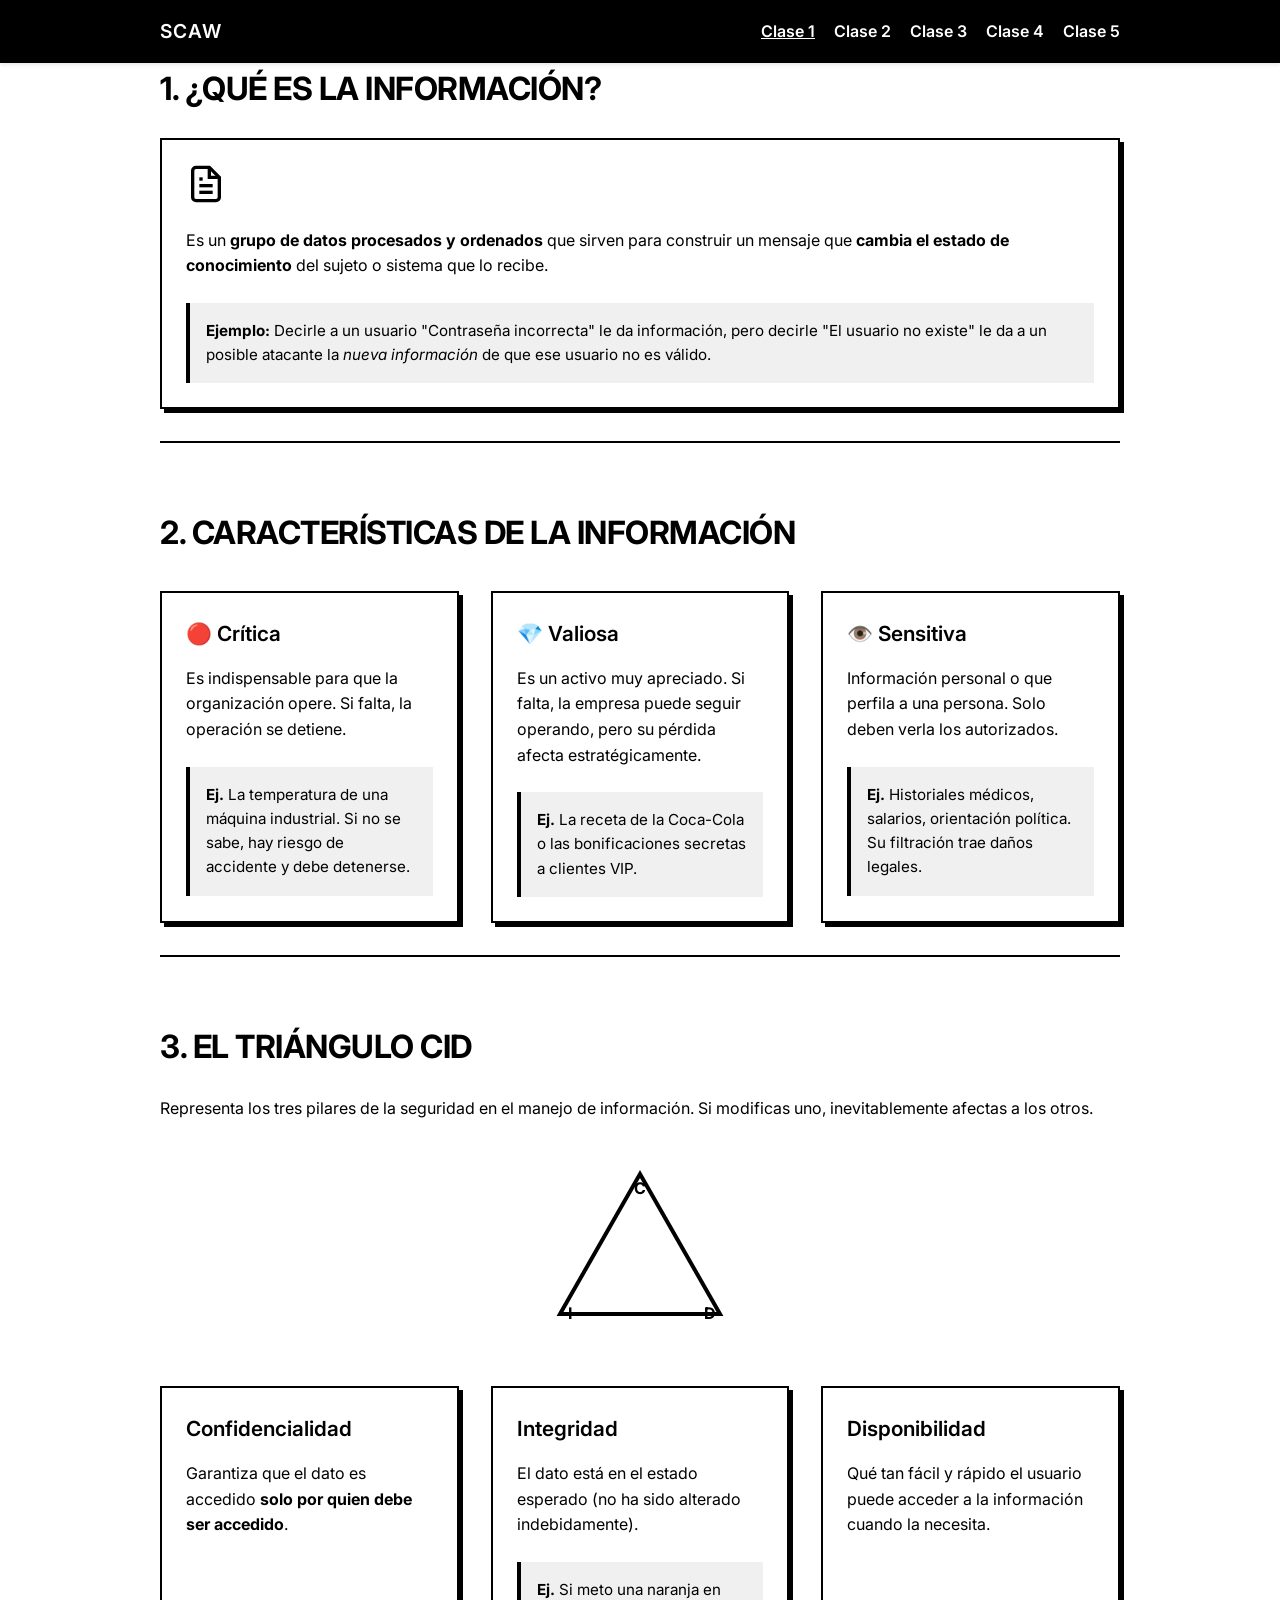
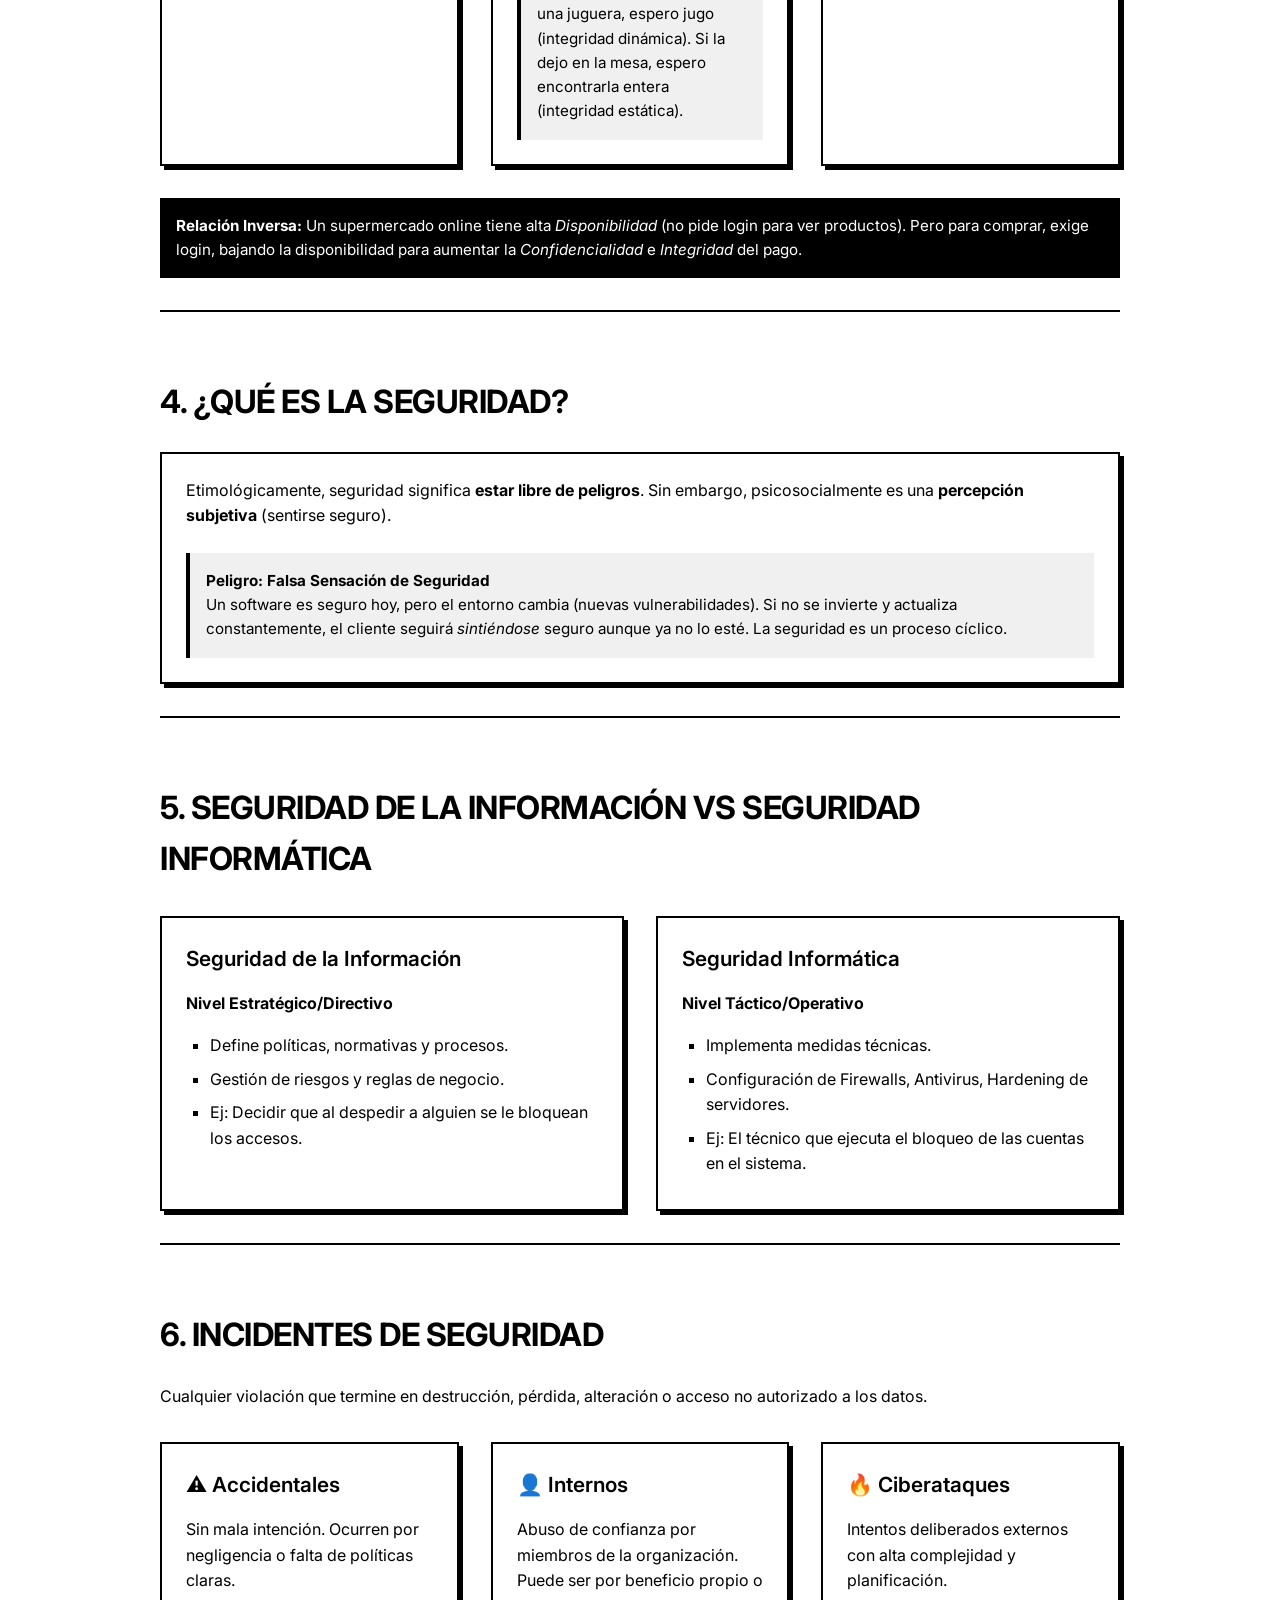
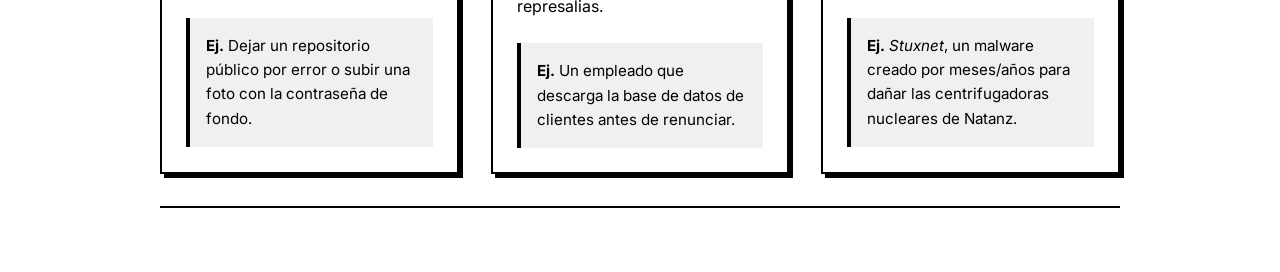
==== index.html @ 8fa1ffed "Subiendo Proyecto SCAW Clases 1 a 5" ====
<!DOCTYPE html>
<html lang="es">

<head>
    <meta charset="UTF-8">
    <meta name="viewport" content="width=device-width, initial-scale=1.0">
    <title>Resumen: Seguridad y Calidad de Aplicaciones Web</title>
    <link rel="stylesheet" href="style.css">
    <link href="https://fonts.googleapis.com/css2?family=Inter:wght@300;400;600;700&display=swap" rel="stylesheet">
</head>

<body>
    <header class="minimal-header">
        <div class="container" style="display: flex; justify-content: space-between; align-items: center;">
            <h1>SCAW</h1>
            <nav>
                <a href="index.html"
                    style="color: white; margin-right: 15px; text-decoration: underline; font-weight: 600;">Clase 1</a>
                <a href="clase2.html" style="color: white; margin-right: 15px; text-decoration: none; font-weight: 600;">Clase 2</a>
                <a href="clase3.html" style="color: white; margin-right: 15px; text-decoration: none; font-weight: 600;">Clase 3</a>
                <a href="clase4.html" style="color: white; margin-right: 15px; text-decoration: none; font-weight: 600;">Clase 4</a>
                <a href="clase5.html" style="color: white; text-decoration: none; font-weight: 600;">Clase 5</a>
            </nav>
        </div>
    </header>
    <main class="container" id="content-container">
        <section class="topic-section">
            <h2>1. ¿Qué es la Información?</h2>
            <div class="card">
                <div class="icon-box">
                    <svg width="40" height="40" viewBox="0 0 24 24" fill="none" stroke="black" stroke-width="2">
                        <path d="M14 2H6a2 2 0 0 0-2 2v16a2 2 0 0 0 2 2h12a2 2 0 0 0 2-2V8z"></path>
                        <polyline points="14 2 14 8 20 8"></polyline>
                        <line x1="16" y1="13" x2="8" y2="13"></line>
                        <line x1="16" y1="17" x2="8" y2="17"></line>
                        <polyline points="10 9 9 9 8 9"></polyline>
                    </svg>
                </div>
                <p>Es un <strong>grupo de datos procesados y ordenados</strong> que sirven para construir un mensaje que
                    <strong>cambia el estado de conocimiento</strong> del sujeto o sistema que lo recibe.</p>
                <div class="example-box">
                    <strong>Ejemplo:</strong> Decirle a un usuario "Contraseña incorrecta" le da información, pero
                    decirle "El usuario no existe" le da a un posible atacante la <em>nueva información</em> de que ese
                    usuario no es válido.
                </div>
            </div>
        </section>

        <section class="topic-section">
            <h2>2. Características de la Información</h2>
            <div class="grid-3">
                <div class="card">
                    <h3>🔴 Crítica</h3>
                    <p>Es indispensable para que la organización opere. Si falta, la operación se detiene.</p>
                    <div class="example-box"><strong>Ej.</strong> La temperatura de una máquina industrial. Si no se
                        sabe, hay riesgo de accidente y debe detenerse.</div>
                </div>
                <div class="card">
                    <h3>💎 Valiosa</h3>
                    <p>Es un activo muy apreciado. Si falta, la empresa puede seguir operando, pero su pérdida afecta
                        estratégicamente.</p>
                    <div class="example-box"><strong>Ej.</strong> La receta de la Coca-Cola o las bonificaciones
                        secretas a clientes VIP.</div>
                </div>
                <div class="card">
                    <h3>👁️ Sensitiva</h3>
                    <p>Información personal o que perfila a una persona. Solo deben verla los autorizados.</p>
                    <div class="example-box"><strong>Ej.</strong> Historiales médicos, salarios, orientación política.
                        Su filtración trae daños legales.</div>
                </div>
            </div>
        </section>

        <section class="topic-section">
            <h2>3. El Triángulo CID</h2>
            <p>Representa los tres pilares de la seguridad en el manejo de información. Si modificas uno,
                inevitablemente afectas a los otros.</p>

            <div class="triangle-container">
                <svg viewBox="0 0 200 200" width="200" height="200">
                    <polygon points="100,20 180,160 20,160" fill="none" stroke="black" stroke-width="4" />
                    <text x="100" y="40" text-anchor="middle" font-weight="bold" fill="black">C</text>
                    <text x="30" y="165" text-anchor="middle" font-weight="bold" fill="black">I</text>
                    <text x="170" y="165" text-anchor="middle" font-weight="bold" fill="black">D</text>
                </svg>
            </div>

            <div class="grid-3">
                <div class="card">
                    <h3>Confidencialidad</h3>
                    <p>Garantiza que el dato es accedido <strong>solo por quien debe ser accedido</strong>.</p>
                </div>
                <div class="card">
                    <h3>Integridad</h3>
                    <p>El dato está en el estado esperado (no ha sido alterado indebidamente).</p>
                    <div class="example-box"><strong>Ej.</strong> Si meto una naranja en una juguera, espero jugo
                        (integridad dinámica). Si la dejo en la mesa, espero encontrarla entera (integridad estática).
                    </div>
                </div>
                <div class="card">
                    <h3>Disponibilidad</h3>
                    <p>Qué tan fácil y rápido el usuario puede acceder a la información cuando la necesita.</p>
                </div>
            </div>
            <div class="example-box black-box">
                <strong>Relación Inversa:</strong> Un supermercado online tiene alta <em>Disponibilidad</em> (no pide
                login para ver productos). Pero para comprar, exige login, bajando la disponibilidad para aumentar la
                <em>Confidencialidad</em> e <em>Integridad</em> del pago.
            </div>
        </section>

        <section class="topic-section">
            <h2>4. ¿Qué es la Seguridad?</h2>
            <div class="card">
                <p>Etimológicamente, seguridad significa <strong>estar libre de peligros</strong>. Sin embargo,
                    psicosocialmente es una <strong>percepción subjetiva</strong> (sentirse seguro).</p>
                <div class="example-box">
                    <strong>Peligro: Falsa Sensación de Seguridad</strong><br>
                    Un software es seguro hoy, pero el entorno cambia (nuevas vulnerabilidades). Si no se invierte y
                    actualiza constantemente, el cliente seguirá <em>sintiéndose</em> seguro aunque ya no lo esté. La
                    seguridad es un proceso cíclico.
                </div>
            </div>
        </section>

        <section class="topic-section">
            <h2>5. Seguridad de la Información vs Seguridad Informática</h2>
            <div class="grid-2">
                <div class="card">
                    <h3>Seguridad de la Información</h3>
                    <p><strong>Nivel Estratégico/Directivo</strong></p>
                    <ul>
                        <li>Define políticas, normativas y procesos.</li>
                        <li>Gestión de riesgos y reglas de negocio.</li>
                        <li>Ej: Decidir que al despedir a alguien se le bloquean los accesos.</li>
                    </ul>
                </div>
                <div class="card">
                    <h3>Seguridad Informática</h3>
                    <p><strong>Nivel Táctico/Operativo</strong></p>
                    <ul>
                        <li>Implementa medidas técnicas.</li>
                        <li>Configuración de Firewalls, Antivirus, Hardening de servidores.</li>
                        <li>Ej: El técnico que ejecuta el bloqueo de las cuentas en el sistema.</li>
                    </ul>
                </div>
            </div>
        </section>

        <section class="topic-section">
            <h2>6. Incidentes de Seguridad</h2>
            <p>Cualquier violación que termine en destrucción, pérdida, alteración o acceso no autorizado a los datos.
            </p>
            <div class="grid-3">
                <div class="card">
                    <h3>⚠️ Accidentales</h3>
                    <p>Sin mala intención. Ocurren por negligencia o falta de políticas claras.</p>
                    <div class="example-box"><strong>Ej.</strong> Dejar un repositorio público por error o subir una
                        foto con la contraseña de fondo.</div>
                </div>
                <div class="card">
                    <h3>👤 Internos</h3>
                    <p>Abuso de confianza por miembros de la organización. Puede ser por beneficio propio o represalias.
                    </p>
                    <div class="example-box"><strong>Ej.</strong> Un empleado que descarga la base de datos de clientes
                        antes de renunciar.</div>
                </div>
                <div class="card">
                    <h3>🔥 Ciberataques</h3>
                    <p>Intentos deliberados externos con alta complejidad y planificación.</p>
                    <div class="example-box"><strong>Ej.</strong> <em>Stuxnet</em>, un malware creado por meses/años
                        para dañar las centrifugadoras nucleares de Natanz.</div>
                </div>
            </div>
        </section>

    </main>


    <script src="script.js"></script>
</body>

</html>
---- style.css ----
:root {
    --primary-color: #000000;
    --primary-hover: #333333;
    --bg-color: #ffffff;
    --card-bg: #ffffff;
    --text-main: #000000;
    --text-muted: #666666;
    --border-color: #000000;
}

* {
    margin: 0;
    padding: 0;
    box-sizing: border-box;
}

body {
    font-family: 'Inter', sans-serif;
    background-color: var(--bg-color);
    color: var(--text-main);
    line-height: 1.6;
}

.container {
    max-width: 1000px;
    margin: 0 auto;
    padding: 0 20px;
}

.minimal-header {
    background-color: var(--primary-color);
    color: white;
    padding: 1rem 0;
    text-align: left;
    box-shadow: 0 2px 4px rgba(0, 0, 0, 0.1);
}

.minimal-header h1 {
    font-size: 1.2rem;
    font-weight: 600;
    margin: 0;
    letter-spacing: 1px;
}

main {
    padding: 3rem 0;
}

.topic-section {
    margin-bottom: 4rem;
    padding-bottom: 2rem;
    border-bottom: 2px solid var(--border-color);
}

.topic-section h2 {
    font-size: 2rem;
    margin-bottom: 1.5rem;
    font-weight: 700;
    text-transform: uppercase;
    letter-spacing: -0.5px;
}

.card {
    background-color: var(--card-bg);
    border: 2px solid var(--border-color);
    padding: 1.5rem;
    box-shadow: 4px 4px 0px 0px var(--border-color);
    transition: transform 0.2s ease, box-shadow 0.2s ease;
}

.card:hover {
    transform: translate(-2px, -2px);
    box-shadow: 6px 6px 0px 0px var(--border-color);
}

.card h3 {
    font-size: 1.3rem;
    margin-bottom: 1rem;
    font-weight: 600;
}

.card ul {
    list-style-type: square;
    margin-left: 1.5rem;
    margin-top: 1rem;
}

.card li {
    margin-bottom: 0.5rem;
}

.grid-3 {
    display: grid;
    grid-template-columns: repeat(auto-fit, minmax(280px, 1fr));
    gap: 2rem;
    margin-top: 2rem;
}

.grid-2 {
    display: grid;
    grid-template-columns: repeat(auto-fit, minmax(400px, 1fr));
    gap: 2rem;
    margin-top: 2rem;
}

.example-box {
    margin-top: 1.5rem;
    padding: 1rem;
    background-color: #f0f0f0;
    border-left: 4px solid var(--primary-color);
    font-size: 0.95rem;
}

.example-box.black-box {
    background-color: var(--primary-color);
    color: white;
    border: none;
    margin-top: 2rem;
}

.icon-box {
    margin-bottom: 1rem;
}

.triangle-container {
    display: flex;
    justify-content: center;
    margin: 2rem 0;
}
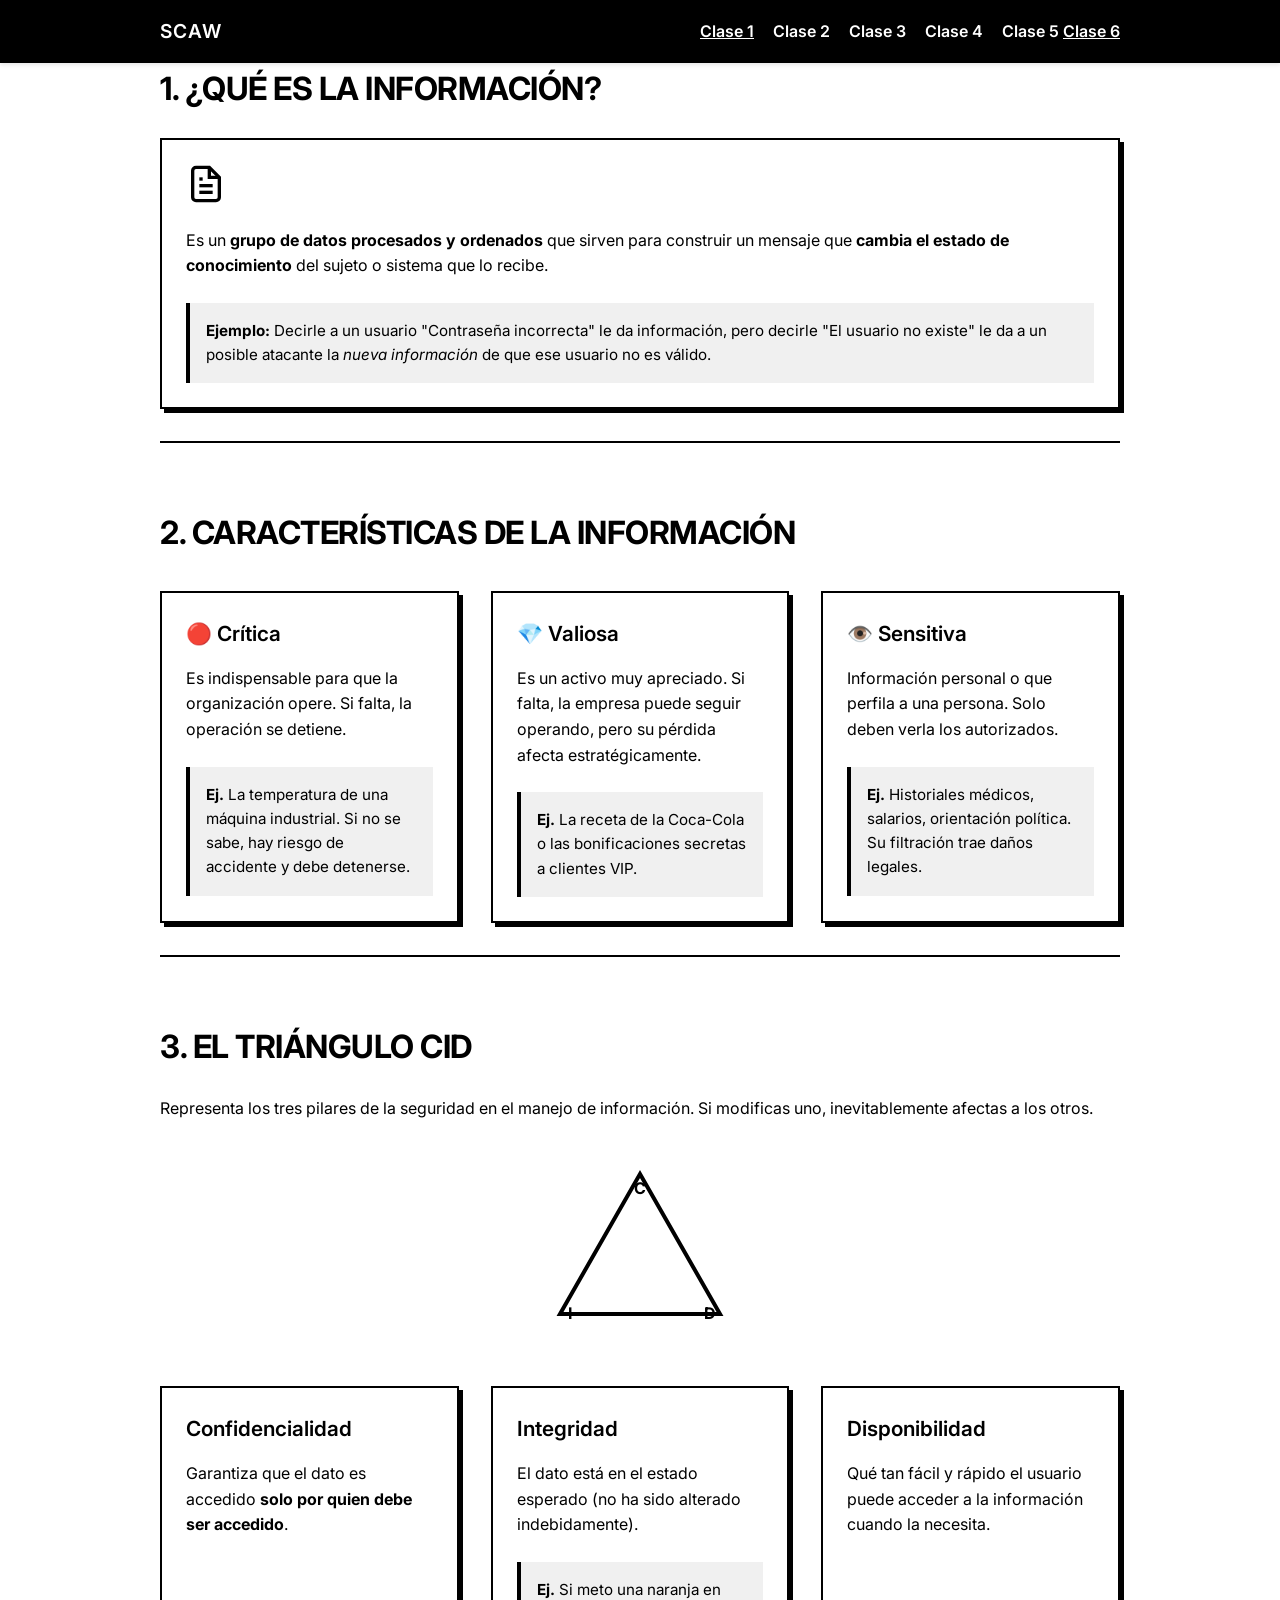
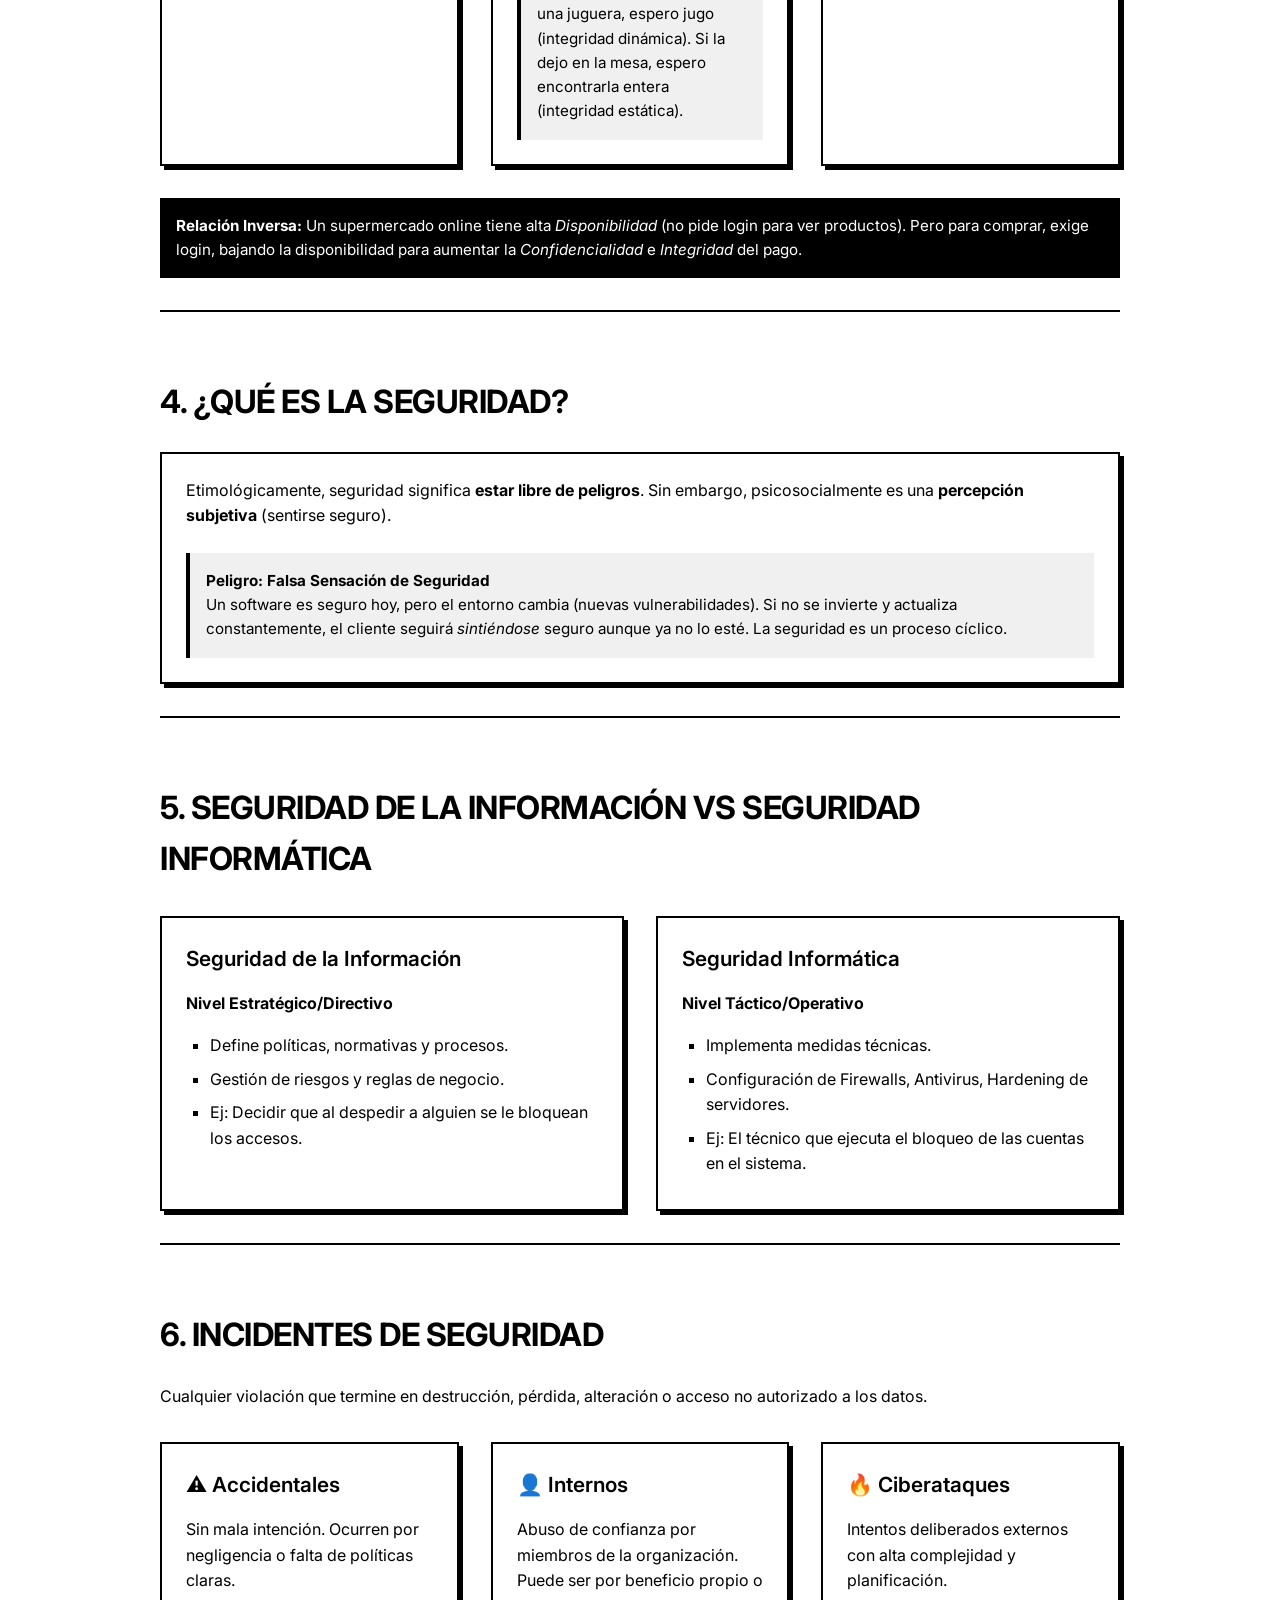
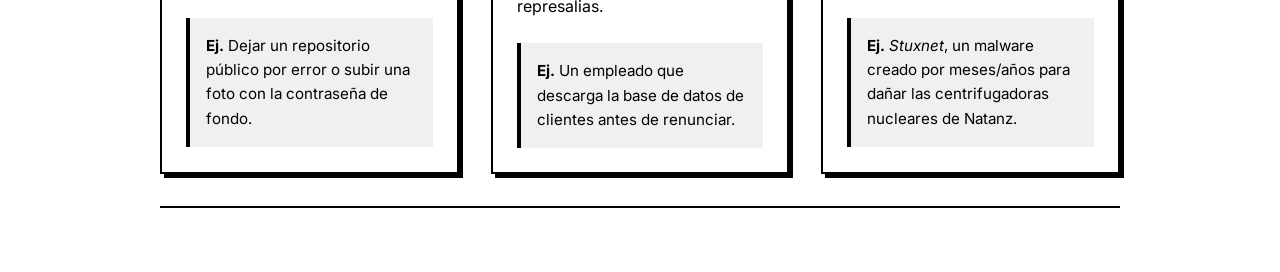
==== commit 66ef24b5: "agrego clase 6" ====
--- a/index.html
+++ b/index.html
@@ -16,10 +16,14 @@
             <nav>
                 <a href="index.html"
                     style="color: white; margin-right: 15px; text-decoration: underline; font-weight: 600;">Clase 1</a>
-                <a href="clase2.html" style="color: white; margin-right: 15px; text-decoration: none; font-weight: 600;">Clase 2</a>
-                <a href="clase3.html" style="color: white; margin-right: 15px; text-decoration: none; font-weight: 600;">Clase 3</a>
-                <a href="clase4.html" style="color: white; margin-right: 15px; text-decoration: none; font-weight: 600;">Clase 4</a>
+                <a href="clase2.html"
+                    style="color: white; margin-right: 15px; text-decoration: none; font-weight: 600;">Clase 2</a>
+                <a href="clase3.html"
+                    style="color: white; margin-right: 15px; text-decoration: none; font-weight: 600;">Clase 3</a>
+                <a href="clase4.html"
+                    style="color: white; margin-right: 15px; text-decoration: none; font-weight: 600;">Clase 4</a>
                 <a href="clase5.html" style="color: white; text-decoration: none; font-weight: 600;">Clase 5</a>
+                <a href="clase6.html" style="color: white; text-decoration: underline; font-weight: 600;">Clase 6</a>
             </nav>
         </div>
     </header>
@@ -37,7 +41,8 @@
                     </svg>
                 </div>
                 <p>Es un <strong>grupo de datos procesados y ordenados</strong> que sirven para construir un mensaje que
-                    <strong>cambia el estado de conocimiento</strong> del sujeto o sistema que lo recibe.</p>
+                    <strong>cambia el estado de conocimiento</strong> del sujeto o sistema que lo recibe.
+                </p>
                 <div class="example-box">
                     <strong>Ejemplo:</strong> Decirle a un usuario "Contraseña incorrecta" le da información, pero
                     decirle "El usuario no existe" le da a un posible atacante la <em>nueva información</em> de que ese
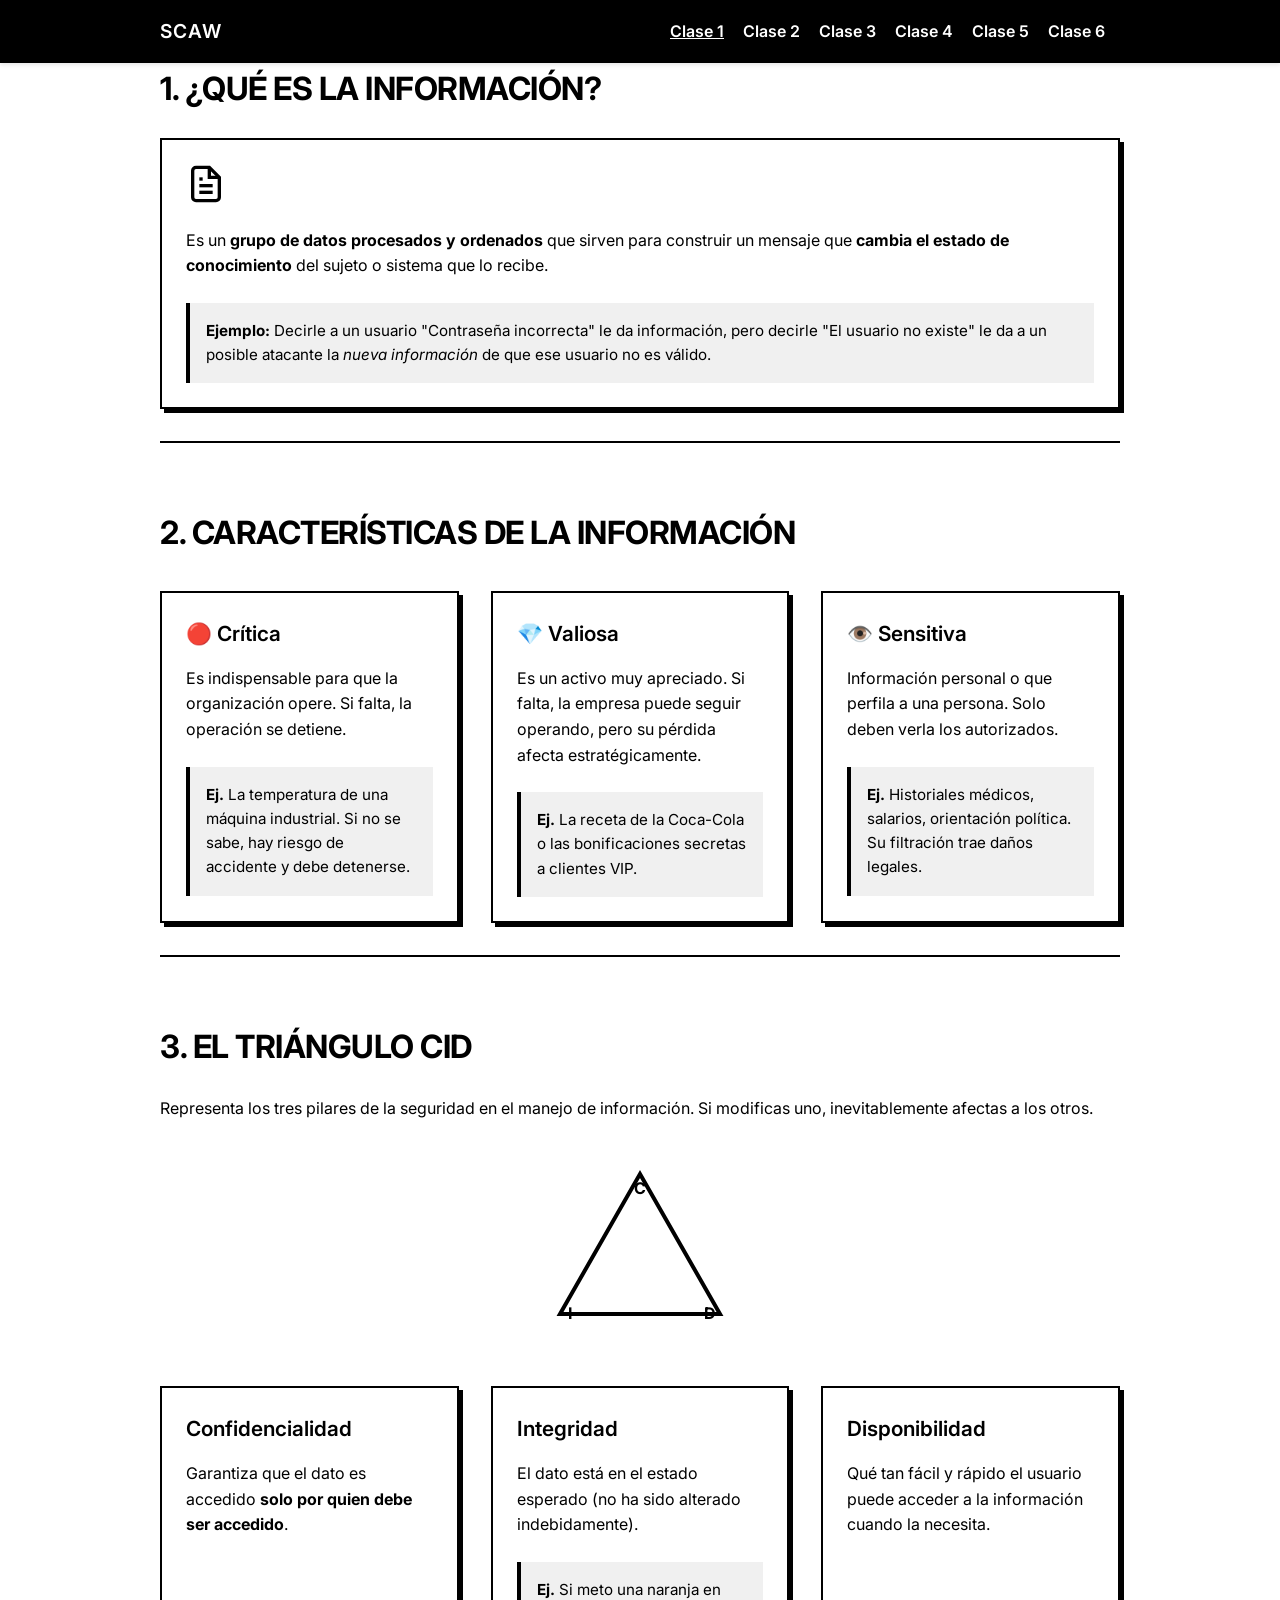
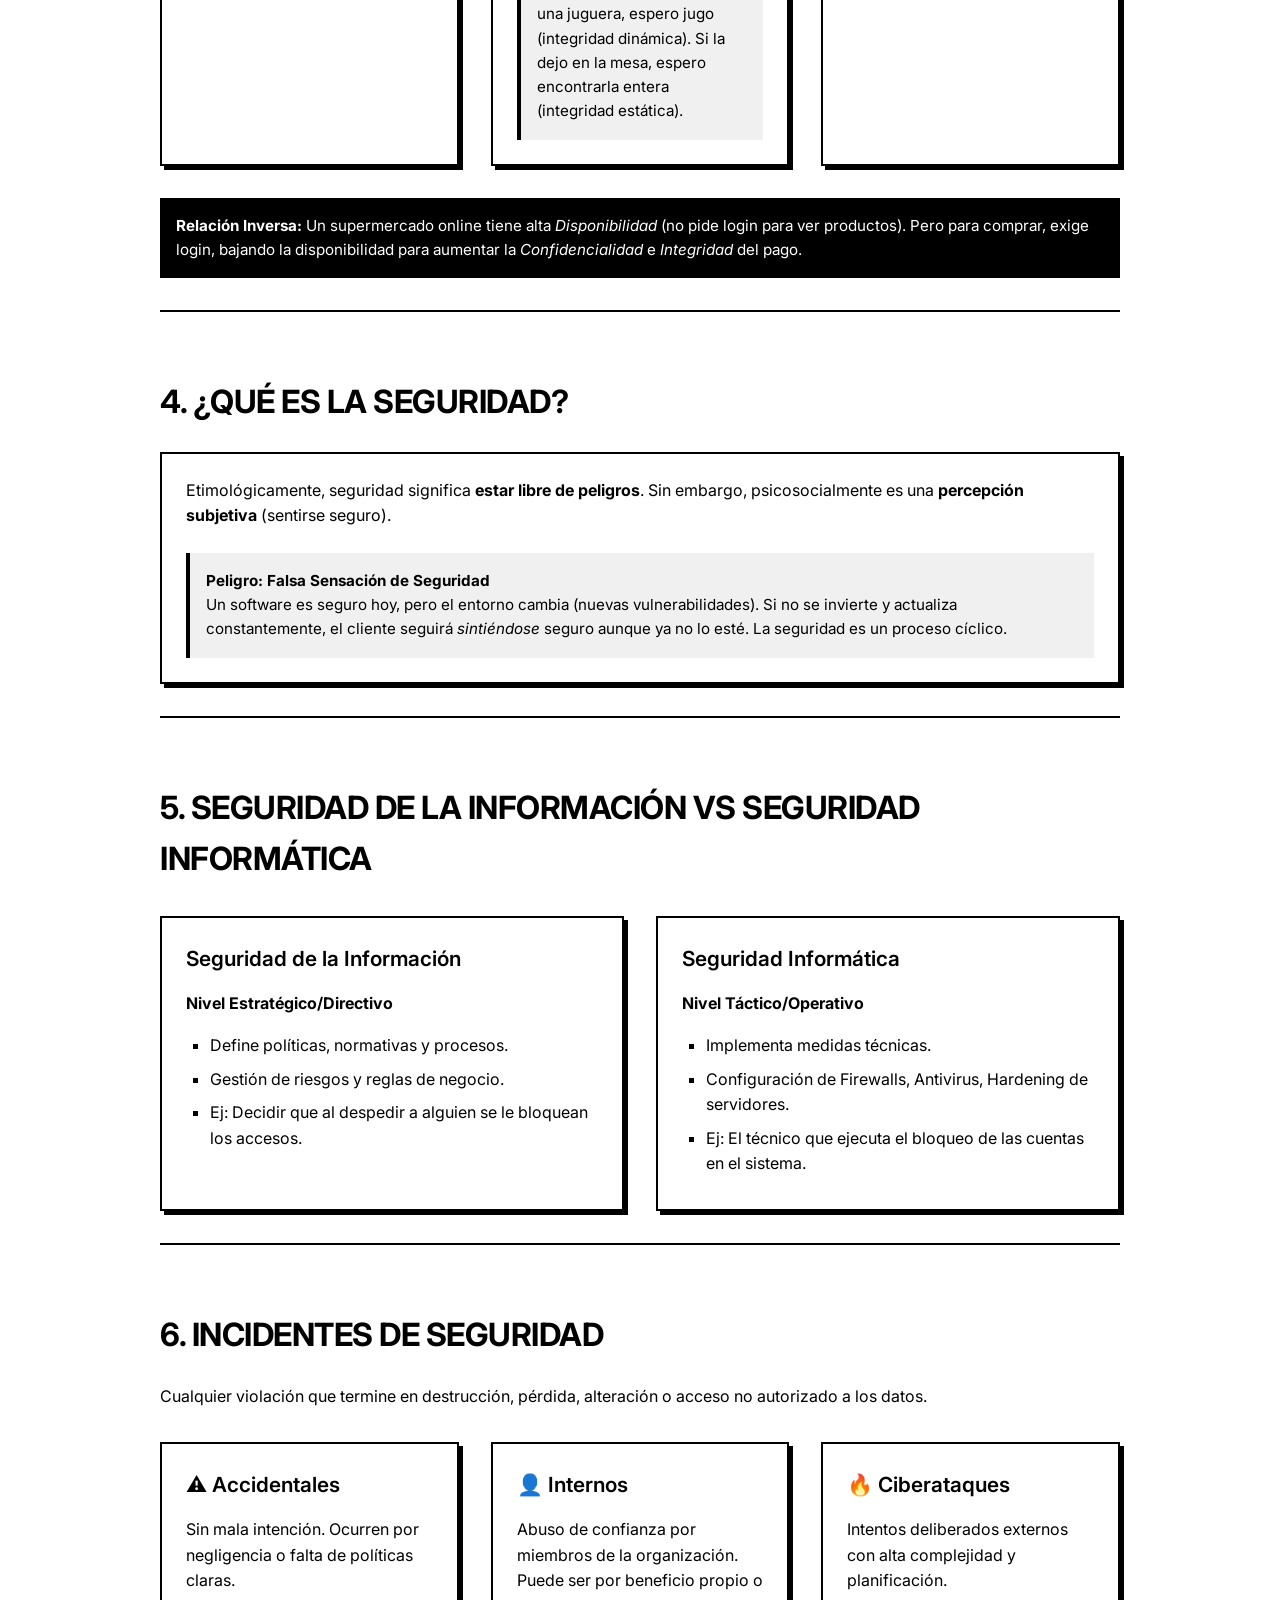
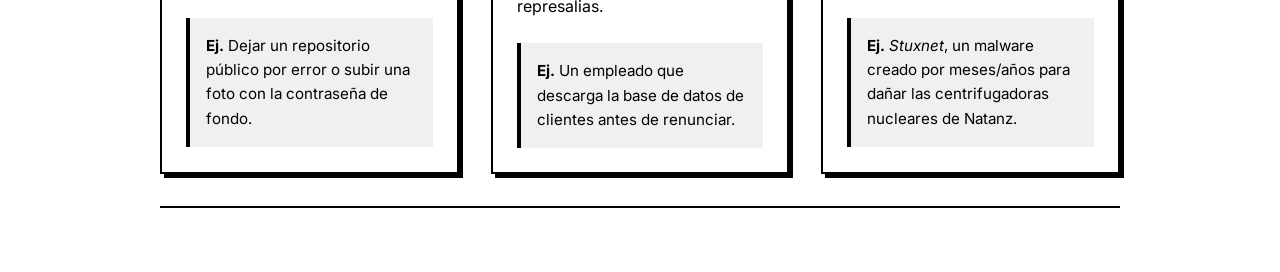
==== commit 57bc991b: "arreglo stilos" ====
--- a/index.html
+++ b/index.html
@@ -22,8 +22,10 @@
                     style="color: white; margin-right: 15px; text-decoration: none; font-weight: 600;">Clase 3</a>
                 <a href="clase4.html"
                     style="color: white; margin-right: 15px; text-decoration: none; font-weight: 600;">Clase 4</a>
-                <a href="clase5.html" style="color: white; text-decoration: none; font-weight: 600;">Clase 5</a>
-                <a href="clase6.html" style="color: white; text-decoration: underline; font-weight: 600;">Clase 6</a>
+                <a href="clase5.html"
+                    style="color: white; margin-right: 15px; text-decoration: none; font-weight: 600;">Clase 5</a>
+                <a href="clase6.html"
+                    style="color: white; margin-right: 15px; text-decoration: none; font-weight: 600;">Clase 6</a>
             </nav>
         </div>
     </header>
